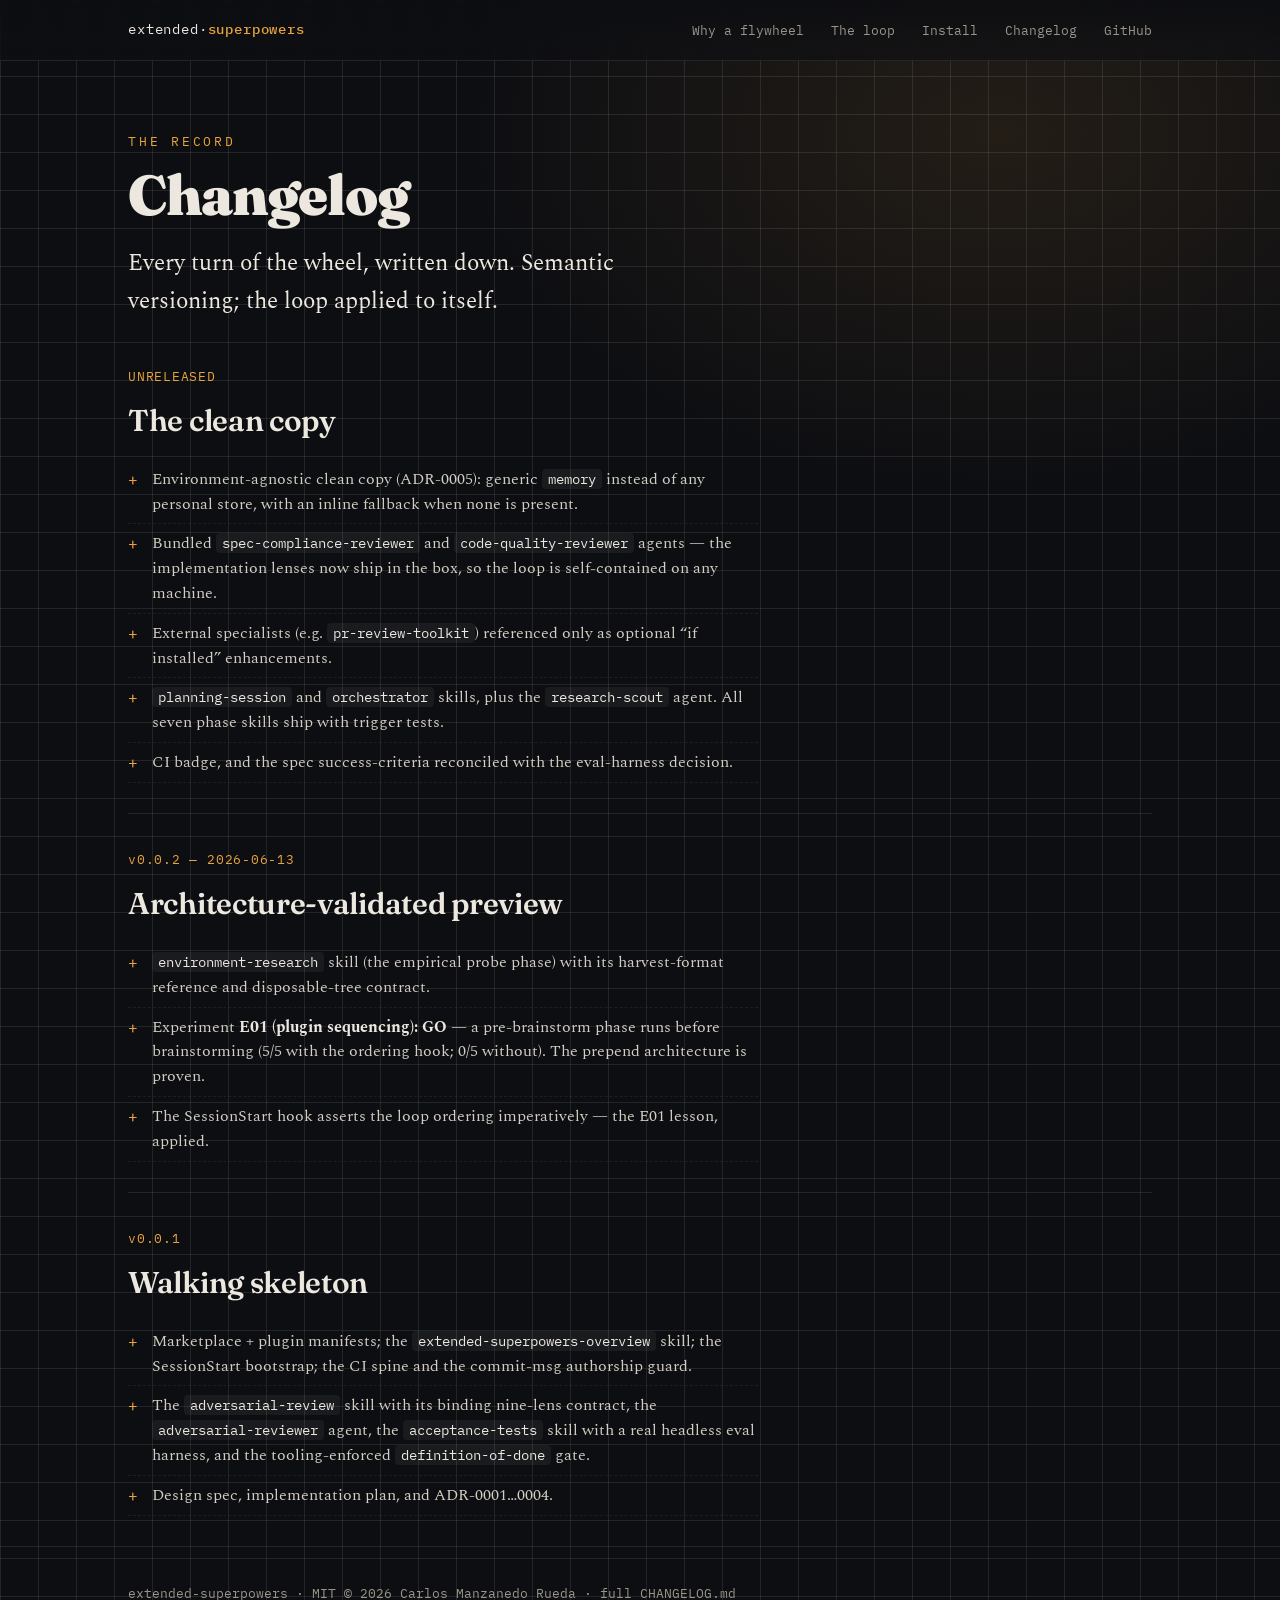
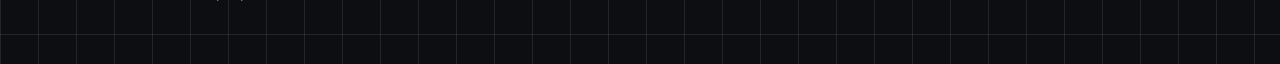
==== site/changelog.html @ 9d1dce51 "docs: github pages site — the flywheel loop diagram + changelog" ====
<!DOCTYPE html>
<html lang="en">
<head>
<meta charset="utf-8" />
<meta name="viewport" content="width=device-width, initial-scale=1" />
<title>extended-superpowers — changelog</title>
<link rel="preconnect" href="https://fonts.googleapis.com" />
<link rel="preconnect" href="https://fonts.gstatic.com" crossorigin />
<link href="https://fonts.googleapis.com/css2?family=Fraunces:ital,opsz,wght@0,9..144,600;0,9..144,900;1,9..144,600&family=IBM+Plex+Mono:wght@400;500&family=Spectral:wght@400;600&display=swap" rel="stylesheet" />
<link rel="stylesheet" href="./styles.css" />
<style>
  .rel { border-top: 1px solid var(--faint); padding: 30px 0; }
  .rel:first-of-type { border-top: none; }
  .tag { font-family: "IBM Plex Mono", monospace; font-size: 13px; color: var(--amber); letter-spacing: 0.06em; }
  .rel h2 { font-size: clamp(22px, 3vw, 30px); margin: 6px 0 14px; }
  .rel ul { margin: 0; padding-left: 0; list-style: none; max-width: 70ch; }
  .rel li { position: relative; padding: 7px 0 7px 24px; color: #d3cec3; font-size: 16px; line-height: 1.55; border-bottom: 1px dashed rgba(236,232,223,0.07); }
  .rel li::before { content: "+"; position: absolute; left: 0; color: var(--amber); font-family: "IBM Plex Mono", monospace; }
  .rel li code { font-family: "IBM Plex Mono", monospace; font-size: 14px; color: var(--ink); background: rgba(236,232,223,0.06); padding: 1px 6px; border-radius: 4px; }
</style>
</head>
<body>
<header class="site">
  <div class="wrap">
    <a class="brand" href="./index.html" style="text-decoration:none;">extended·<b>superpowers</b></a>
    <nav>
      <a href="./index.html#why">Why a flywheel</a>
      <a href="./index.html#loop">The loop</a>
      <a href="./index.html#install">Install</a>
      <a href="./changelog.html">Changelog</a>
      <a href="https://github.com/cmanaha/extended-superpowers">GitHub</a>
    </nav>
  </div>
</header>

<main class="wrap">
  <section class="hero" style="border-top:none; padding-bottom:10px;">
    <div class="kicker">The record</div>
    <h1 style="font-size:clamp(34px,5vw,56px);">Changelog</h1>
    <p class="lede">Every turn of the wheel, written down. Semantic versioning; the loop applied to itself.</p>
  </section>

  <div class="rel">
    <span class="tag">UNRELEASED</span>
    <h2>The clean copy</h2>
    <ul>
      <li>Environment-agnostic clean copy (ADR-0005): generic <code>memory</code> instead of any personal store, with an inline fallback when none is present.</li>
      <li>Bundled <code>spec-compliance-reviewer</code> and <code>code-quality-reviewer</code> agents — the implementation lenses now ship in the box, so the loop is self-contained on any machine.</li>
      <li>External specialists (e.g. <code>pr-review-toolkit</code>) referenced only as optional &ldquo;if installed&rdquo; enhancements.</li>
      <li><code>planning-session</code> and <code>orchestrator</code> skills, plus the <code>research-scout</code> agent. All seven phase skills ship with trigger tests.</li>
      <li>CI badge, and the spec success-criteria reconciled with the eval-harness decision.</li>
    </ul>
  </div>

  <div class="rel">
    <span class="tag">v0.0.2 — 2026-06-13</span>
    <h2>Architecture-validated preview</h2>
    <ul>
      <li><code>environment-research</code> skill (the empirical probe phase) with its harvest-format reference and disposable-tree contract.</li>
      <li>Experiment <strong>E01 (plugin sequencing): GO</strong> — a pre-brainstorm phase runs before brainstorming (5/5 with the ordering hook; 0/5 without). The prepend architecture is proven.</li>
      <li>The SessionStart hook asserts the loop ordering imperatively — the E01 lesson, applied.</li>
    </ul>
  </div>

  <div class="rel">
    <span class="tag">v0.0.1</span>
    <h2>Walking skeleton</h2>
    <ul>
      <li>Marketplace + plugin manifests; the <code>extended-superpowers-overview</code> skill; the SessionStart bootstrap; the CI spine and the commit-msg authorship guard.</li>
      <li>The <code>adversarial-review</code> skill with its binding nine-lens contract, the <code>adversarial-reviewer</code> agent, the <code>acceptance-tests</code> skill with a real headless eval harness, and the tooling-enforced <code>definition-of-done</code> gate.</li>
      <li>Design spec, implementation plan, and ADR-0001…0004.</li>
    </ul>
  </div>
</main>

<footer>
  <div class="wrap">
    extended-superpowers · MIT © 2026 Carlos Manzanedo Rueda ·
    <a href="https://github.com/cmanaha/extended-superpowers/blob/main/CHANGELOG.md">full CHANGELOG.md</a>
  </div>
</footer>
</body>
</html>
---- site/styles.css ----
/* extended-superpowers docs — engineering-blueprint aesthetic */
:root {
  --bg: #0d0e12;
  --bg-2: #14161c;
  --panel: #171a21;
  --ink: #ece8df;
  --muted: #9a958a;
  --faint: rgba(236, 232, 223, 0.10);
  --amber: #e8a33d;     /* the phases WE extend */
  --amber-dim: rgba(232, 163, 61, 0.16);
  --steel: #84acce;     /* superpowers core we build on */
  --steel-dim: rgba(132, 172, 206, 0.14);
  --maxw: 1080px;
}

* { box-sizing: border-box; }
html { scroll-behavior: smooth; }
body {
  margin: 0;
  background: var(--bg);
  color: var(--ink);
  font-family: "Spectral", Georgia, serif;
  font-size: 18px;
  line-height: 1.65;
  /* faint blueprint grid + a warm glow behind the wheel */
  background-image:
    radial-gradient(900px 600px at 78% 8%, rgba(232,163,61,0.10), transparent 60%),
    linear-gradient(var(--faint) 1px, transparent 1px),
    linear-gradient(90deg, var(--faint) 1px, transparent 1px);
  background-size: 100% 100%, 38px 38px, 38px 38px;
  -webkit-font-smoothing: antialiased;
}

.mono { font-family: "IBM Plex Mono", ui-monospace, monospace; }
a { color: var(--amber); text-decoration: none; }
a:hover { text-decoration: underline; text-underline-offset: 3px; }

.wrap { max-width: var(--maxw); margin: 0 auto; padding: 0 28px; }

/* ---- header ---- */
header.site {
  position: sticky; top: 0; z-index: 10;
  backdrop-filter: blur(8px);
  background: linear-gradient(180deg, rgba(13,14,18,0.92), rgba(13,14,18,0.55));
  border-bottom: 1px solid var(--faint);
}
header.site .wrap { display: flex; align-items: center; justify-content: space-between; height: 60px; }
.brand { font-family: "IBM Plex Mono", monospace; font-size: 14px; letter-spacing: 0.06em; color: var(--ink); }
.brand b { color: var(--amber); font-weight: 500; }
nav a { color: var(--muted); font-family: "IBM Plex Mono", monospace; font-size: 13px; margin-left: 22px; }
nav a:hover { color: var(--ink); text-decoration: none; }

/* ---- hero ---- */
.hero { padding: 70px 0 30px; }
.kicker { font-family: "IBM Plex Mono", monospace; font-size: 12.5px; letter-spacing: 0.22em; text-transform: uppercase; color: var(--amber); }
h1 {
  font-family: "Fraunces", Georgia, serif;
  font-weight: 900; font-optical-sizing: auto;
  font-size: clamp(40px, 6.5vw, 78px);
  line-height: 1.02; letter-spacing: -0.02em;
  margin: 14px 0 0;
}
h1 em { font-style: italic; color: var(--amber); }
.lede { font-size: clamp(18px, 2.2vw, 23px); color: var(--ink); max-width: 46ch; margin: 22px 0 0; }
.lede .q { color: var(--muted); }

.heroGrid { display: grid; grid-template-columns: 1.05fr 1fr; gap: 30px; align-items: center; }
@media (max-width: 880px) { .heroGrid { grid-template-columns: 1fr; } }

.wheelWrap { display: flex; justify-content: center; }
svg.flywheel { width: 100%; max-width: 520px; height: auto; }

/* ---- sections ---- */
section { padding: 56px 0; border-top: 1px solid var(--faint); }
h2 { font-family: "Fraunces", serif; font-weight: 600; font-size: clamp(26px, 3.4vw, 38px); letter-spacing: -0.01em; margin: 0 0 6px; }
.sub { color: var(--muted); font-family: "IBM Plex Mono", monospace; font-size: 13px; letter-spacing: 0.04em; }
p.body { max-width: 62ch; color: #d8d3c8; }
strong { color: var(--ink); }

/* legend / phase list */
.legendKey { display: flex; gap: 26px; flex-wrap: wrap; margin: 18px 0 30px; font-family: "IBM Plex Mono", monospace; font-size: 13px; color: var(--muted); }
.swatch { display: inline-flex; align-items: center; gap: 9px; }
.dot { width: 15px; height: 15px; display: inline-block; }
.dot.ext { background: var(--amber); border-radius: 50%; }
.dot.core { background: var(--steel); clip-path: polygon(50% 0, 93% 25%, 93% 75%, 50% 100%, 7% 75%, 7% 25%); }

.phases { display: grid; grid-template-columns: 1fr 1fr; gap: 14px; }
@media (max-width: 760px) { .phases { grid-template-columns: 1fr; } }
.phase {
  border: 1px solid var(--faint); border-left-width: 3px; border-radius: 8px;
  padding: 15px 18px; background: var(--panel);
}
.phase.ext { border-left-color: var(--amber); }
.phase.core { border-left-color: var(--steel); }
.phase h3 { margin: 0; font-family: "IBM Plex Mono", monospace; font-size: 15px; font-weight: 500; letter-spacing: 0.01em; }
.phase .who { font-family: "IBM Plex Mono", monospace; font-size: 11px; letter-spacing: 0.08em; text-transform: uppercase; }
.phase.ext .who { color: var(--amber); }
.phase.core .who { color: var(--steel); }
.phase p { margin: 6px 0 0; font-size: 15.5px; color: #cfcabf; line-height: 1.5; }

/* accumulate cards */
.cards { display: grid; grid-template-columns: repeat(4, 1fr); gap: 14px; margin-top: 24px; }
@media (max-width: 860px) { .cards { grid-template-columns: 1fr 1fr; } }
.card { background: var(--bg-2); border: 1px solid var(--faint); border-radius: 10px; padding: 18px; }
.card .n { font-family: "Fraunces", serif; font-weight: 900; font-size: 30px; color: var(--amber); line-height: 1; }
.card h4 { margin: 10px 0 4px; font-family: "IBM Plex Mono", monospace; font-size: 13.5px; font-weight: 500; }
.card p { margin: 0; font-size: 14.5px; color: var(--muted); line-height: 1.5; }

/* install */
pre.cmd {
  background: #0a0b0e; border: 1px solid var(--faint); border-radius: 10px;
  padding: 18px 20px; overflow-x: auto; font-family: "IBM Plex Mono", monospace;
  font-size: 14.5px; color: var(--ink); line-height: 1.8;
}
pre.cmd .c { color: var(--amber); }
.note { color: var(--muted); font-size: 15px; max-width: 60ch; }

footer { border-top: 1px solid var(--faint); padding: 36px 0 60px; color: var(--muted); font-family: "IBM Plex Mono", monospace; font-size: 13px; }
footer a { color: var(--muted); }
footer a:hover { color: var(--ink); }

/* page-load reveal */
.reveal { opacity: 0; transform: translateY(14px); animation: rise 0.7s cubic-bezier(.2,.7,.2,1) forwards; }
.reveal.d1 { animation-delay: .05s; } .reveal.d2 { animation-delay: .14s; }
.reveal.d3 { animation-delay: .24s; } .reveal.d4 { animation-delay: .34s; }
@keyframes rise { to { opacity: 1; transform: none; } }
@media (prefers-reduced-motion: reduce) {
  .reveal { animation: none; opacity: 1; transform: none; }
  .spin { animation: none !important; }
}

/* flywheel node hover */
svg.flywheel .node { cursor: default; transition: transform .25s ease; transform-box: fill-box; transform-origin: center; }
svg.flywheel .node:hover { transform: scale(1.06); }
.spin { transform-origin: 310px 310px; animation: orbit 11s linear infinite; }
@keyframes orbit { to { transform: rotate(360deg); } }
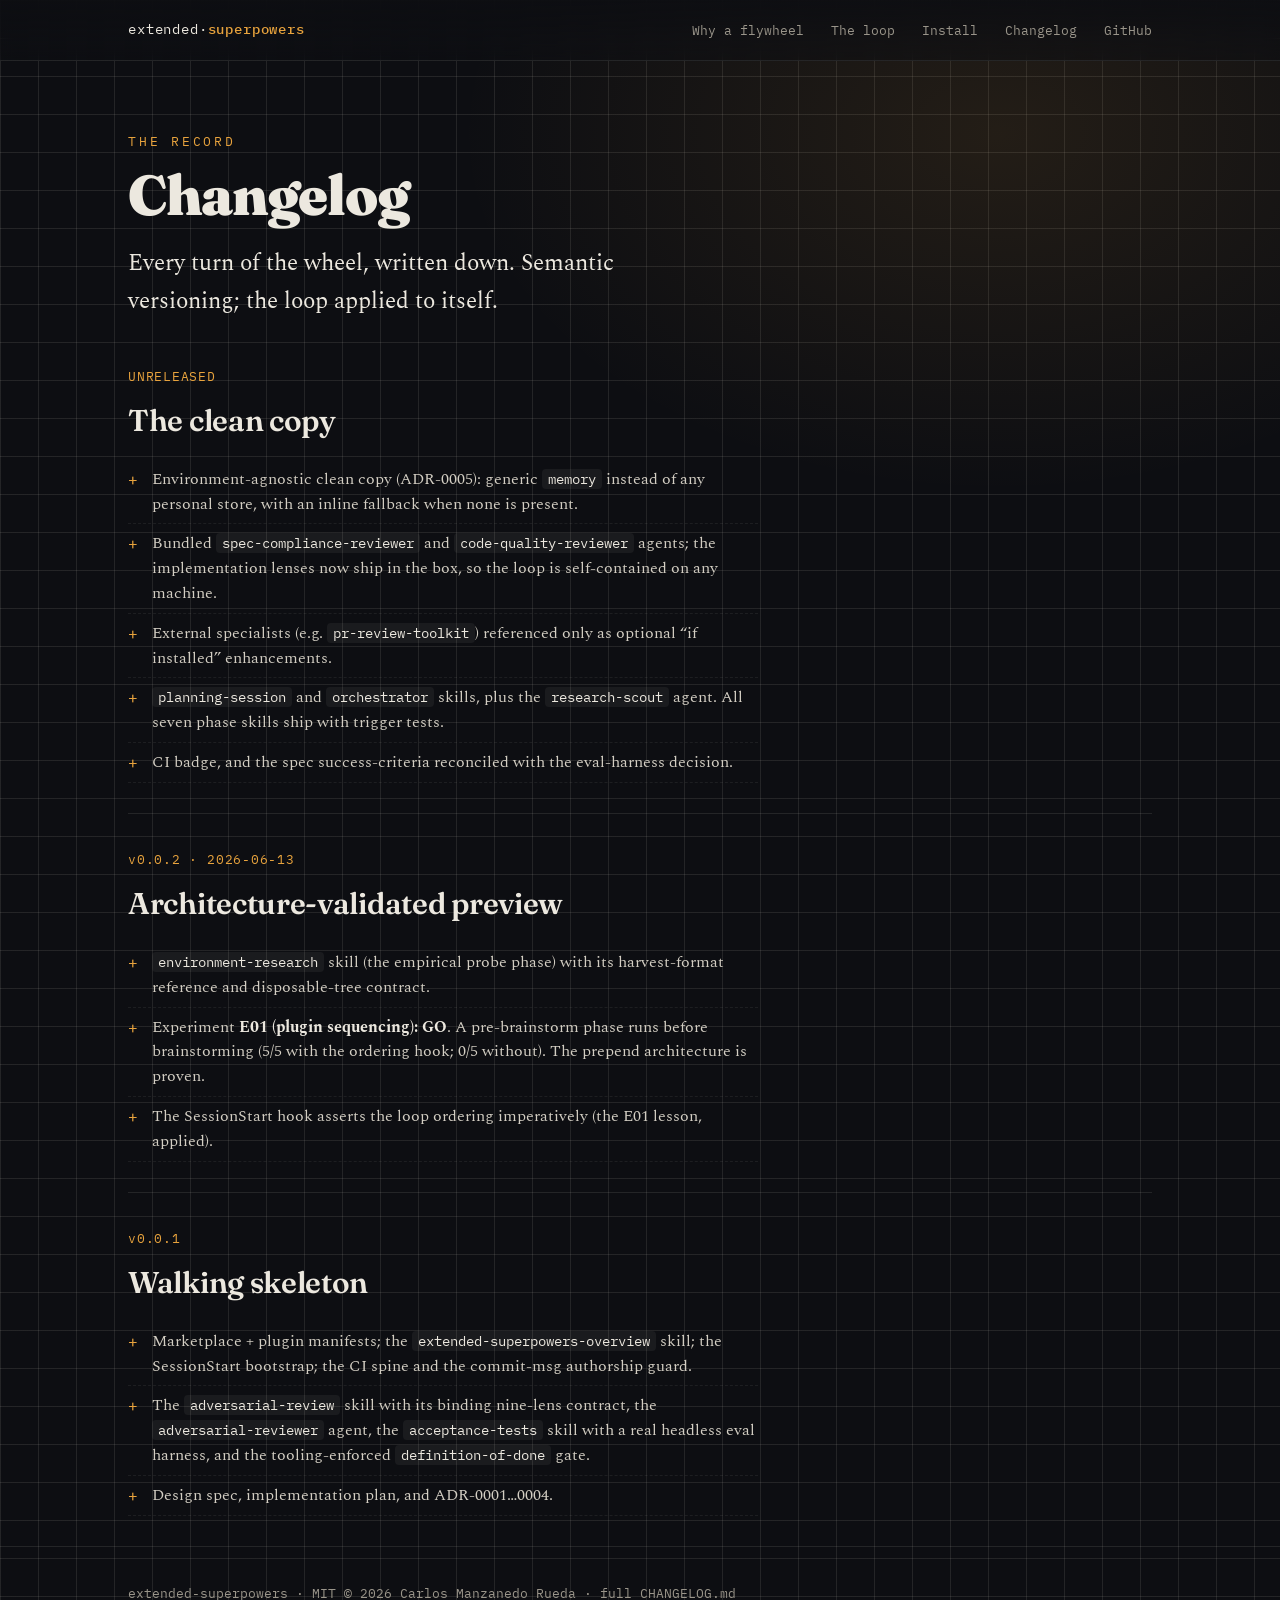
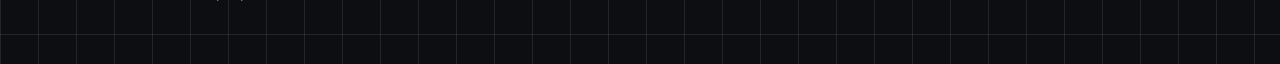
==== commit 4e1f3992: "docs: remove em-dashes and tell-tale phrasing from the public pages and README" ====
--- a/site/changelog.html
+++ b/site/changelog.html
@@ -3,7 +3,7 @@
 <head>
 <meta charset="utf-8" />
 <meta name="viewport" content="width=device-width, initial-scale=1" />
-<title>extended-superpowers — changelog</title>
+<title>extended-superpowers: changelog</title>
 <link rel="preconnect" href="https://fonts.googleapis.com" />
 <link rel="preconnect" href="https://fonts.gstatic.com" crossorigin />
 <link href="https://fonts.googleapis.com/css2?family=Fraunces:ital,opsz,wght@0,9..144,600;0,9..144,900;1,9..144,600&family=IBM+Plex+Mono:wght@400;500&family=Spectral:wght@400;600&display=swap" rel="stylesheet" />
@@ -45,7 +45,7 @@
     <h2>The clean copy</h2>
     <ul>
       <li>Environment-agnostic clean copy (ADR-0005): generic <code>memory</code> instead of any personal store, with an inline fallback when none is present.</li>
-      <li>Bundled <code>spec-compliance-reviewer</code> and <code>code-quality-reviewer</code> agents — the implementation lenses now ship in the box, so the loop is self-contained on any machine.</li>
+      <li>Bundled <code>spec-compliance-reviewer</code> and <code>code-quality-reviewer</code> agents; the implementation lenses now ship in the box, so the loop is self-contained on any machine.</li>
       <li>External specialists (e.g. <code>pr-review-toolkit</code>) referenced only as optional &ldquo;if installed&rdquo; enhancements.</li>
       <li><code>planning-session</code> and <code>orchestrator</code> skills, plus the <code>research-scout</code> agent. All seven phase skills ship with trigger tests.</li>
       <li>CI badge, and the spec success-criteria reconciled with the eval-harness decision.</li>
@@ -53,12 +53,12 @@
   </div>
 
   <div class="rel">
-    <span class="tag">v0.0.2 — 2026-06-13</span>
+    <span class="tag">v0.0.2 · 2026-06-13</span>
     <h2>Architecture-validated preview</h2>
     <ul>
       <li><code>environment-research</code> skill (the empirical probe phase) with its harvest-format reference and disposable-tree contract.</li>
-      <li>Experiment <strong>E01 (plugin sequencing): GO</strong> — a pre-brainstorm phase runs before brainstorming (5/5 with the ordering hook; 0/5 without). The prepend architecture is proven.</li>
-      <li>The SessionStart hook asserts the loop ordering imperatively — the E01 lesson, applied.</li>
+      <li>Experiment <strong>E01 (plugin sequencing): GO</strong>. A pre-brainstorm phase runs before brainstorming (5/5 with the ordering hook; 0/5 without). The prepend architecture is proven.</li>
+      <li>The SessionStart hook asserts the loop ordering imperatively (the E01 lesson, applied).</li>
     </ul>
   </div>
 
--- a/site/styles.css
+++ b/site/styles.css
@@ -134,3 +134,17 @@
 svg.flywheel .node:hover { transform: scale(1.06); }
 .spin { transform-origin: 310px 310px; animation: orbit 11s linear infinite; }
 @keyframes orbit { to { transform: rotate(360deg); } }
+
+/* research callout + complexity dial */
+.callout { background: var(--panel); border: 1px solid var(--faint); border-left: 3px solid var(--amber); border-radius: 10px; padding: 20px 24px; margin-top: 18px; }
+.callout p { margin: 0; max-width: 64ch; color: #e6e1d6; font-size: 17px; line-height: 1.6; }
+.dial { display: grid; grid-template-columns: 1fr 1fr; gap: 16px; margin-top: 24px; }
+@media (max-width: 760px) { .dial { grid-template-columns: 1fr; } }
+.opt { background: var(--bg-2); border: 1px solid var(--faint); border-radius: 10px; padding: 20px 22px; }
+.opt.full { border-top: 3px solid var(--amber); }
+.opt.light { border-top: 3px solid var(--steel); }
+.opt h4 { font-family: "IBM Plex Mono", monospace; font-size: 14px; font-weight: 500; margin: 0 0 8px; }
+.opt.full h4 { color: var(--amber); }
+.opt.light h4 { color: var(--steel); }
+.opt p { margin: 0; font-size: 15.5px; color: #cfcabf; line-height: 1.55; }
+.costline { font-family: "IBM Plex Mono", monospace; font-size: 13px; color: var(--muted); margin-top: 20px; line-height: 1.6; max-width: 72ch; }
